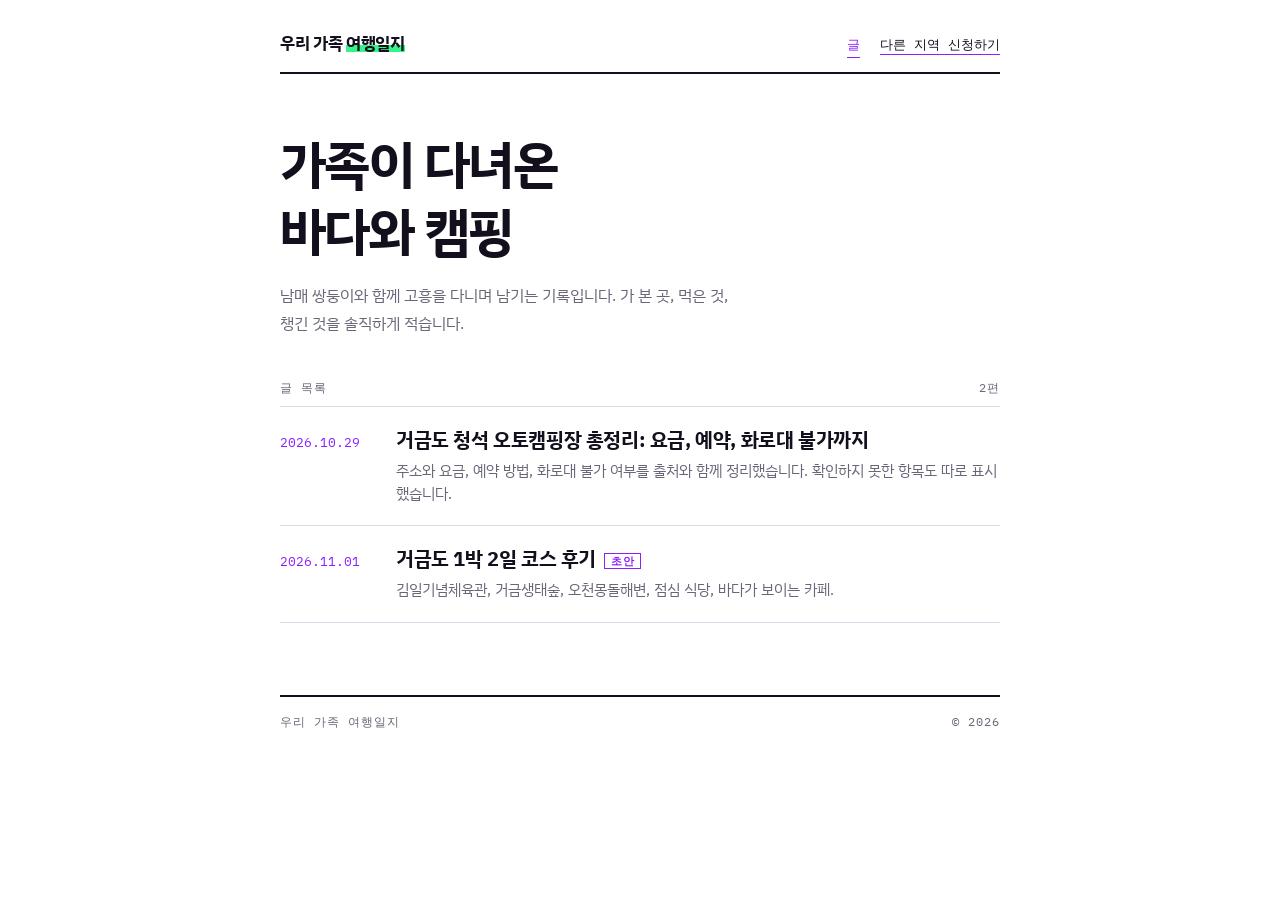
==== index.html @ 4268e0a2 "Add travel blog Co-Authored-By: Claude Sonnet 5.5 <noreply@anthropic.com>" ====
<!doctype html>
<html lang="ko">
<head>
<meta charset="utf-8">
<meta name="viewport" content="width=device-width, initial-scale=1, viewport-fit=cover">
<title>우리 가족 여행일지</title>
<meta name="description" content="남매 쌍둥이와 함께 다니는 가족 여행, 캠핑, 첫 낚시 기록.">
<link rel="preconnect" href="https://fonts.googleapis.com">
<link rel="preconnect" href="https://fonts.gstatic.com" crossorigin>
<link rel="stylesheet" href="https://fonts.googleapis.com/css2?family=IBM+Plex+Sans+KR:wght@300;400;500;700&family=IBM+Plex+Mono:wght@400;500&display=swap">
<link rel="stylesheet" href="style.css">
</head>
<body>
<div class="wrap">
  <header class="top">
    <a class="name" href="index.html">우리 가족 <mark>여행일지</mark></a>
    <nav aria-label="주 메뉴"><a href="index.html" aria-current="page">글</a></nav>
  </header>

  <section class="intro">
    <h1>가족이 다녀온<br>바다와 캠핑</h1>
    <p>남매 쌍둥이와 함께 고흥을 다니며 남기는 기록입니다. 가 본 곳, 먹은 것, 챙긴 것을 솔직하게 적습니다.</p>
  </section>

  <div class="list-head">
    <span class="label">글 목록</span>
    <span class="label">2편</span>
  </div>
  <ul class="posts">
    <li>
      <a href="posts/cheongseok-camping-guide.html">
        <time datetime="2026-10-29">2026.10.29</time>
        <div>
          <h2>거금도 청석 오토캠핑장 총정리: 요금, 예약, 화로대 불가까지</h2>
          <p>주소와 요금, 예약 방법, 화로대 불가 여부를 출처와 함께 정리했습니다. 확인하지 못한 항목도 따로 표시했습니다.</p>
        </div>
      </a>
    </li>
    <li>
      <a href="posts/geogeumdo-course.html">
        <time datetime="2026-11-01">2026.11.01</time>
        <div>
          <h2>거금도 1박 2일 코스 후기<span class="status">초안</span></h2>
          <p>김일기념체육관, 거금생태숲, 오천몽돌해변, 점심 식당, 바다가 보이는 카페.</p>
        </div>
      </a>
    </li>
  </ul>

  <footer class="foot label"><span>우리 가족 여행일지</span><span>© 2026</span></footer>
</div>
<script src="request.js" defer></script>
</body>
</html>
---- style.css ----
/* 우리 가족 여행일지 — 공통 스타일
   흰 바탕, 형광 보라(링크·강조선), 형광 초록(형광펜·표시), 카드 없이 선으로 구분 */
:root {
  --bg: #ffffff;
  --fg: #130f1c;
  --muted: #6b6578;
  --line: #ddd8e8;
  --violet: #8a1fff;
  --green: #35f58a;
  --sans: "IBM Plex Sans KR", "Noto Sans KR", "Apple SD Gothic Neo", "Malgun Gothic", system-ui, sans-serif;
  --mono: "IBM Plex Mono", ui-monospace, "SF Mono", Consolas, monospace;
  color-scheme: light;
}
@media (prefers-color-scheme: dark) {
  :root:not([data-theme="light"]) {
    --bg: #0c0912; --fg: #f4f2fa; --muted: #9b94aa; --line: #2b2638;
    --violet: #b66dff; --green: #3dff8e;
    color-scheme: dark;
  }
}
:root[data-theme="dark"] {
  --bg: #0c0912; --fg: #f4f2fa; --muted: #9b94aa; --line: #2b2638;
  --violet: #b66dff; --green: #3dff8e;
  color-scheme: dark;
}

* { box-sizing: border-box; }
html { -webkit-text-size-adjust: 100%; }
body {
  margin: 0; background: var(--bg); color: var(--fg);
  font-family: var(--sans); font-size: 16px; line-height: 1.75;
  padding: 0 max(16px, env(safe-area-inset-left, 0px));
  -webkit-font-smoothing: antialiased;
}
.wrap { max-width: 720px; margin: 0 auto; padding-block: 28px 80px; }
h1, h2, h3, p, ul, ol, figure { margin: 0; }
h1, h2, h3 { text-wrap: balance; line-height: 1.3; letter-spacing: -.02em; }
a { color: var(--violet); text-underline-offset: 3px; }
a:focus-visible { outline: 2px solid var(--violet); outline-offset: 3px; }
.mono { font-family: var(--mono); font-variant-numeric: tabular-nums; }
.label { font-family: var(--mono); font-size: 12px; letter-spacing: .08em; text-transform: uppercase; color: var(--muted); }

/* 사이트 머리글·바닥글 */
.top { display: flex; justify-content: space-between; align-items: baseline; gap: 16px; padding-bottom: 14px; border-bottom: 2px solid var(--fg); }
.top .name { font-weight: 700; font-size: 17px; letter-spacing: -.02em; color: var(--fg); text-decoration: none; }
.top .name mark { background: linear-gradient(transparent 62%, var(--green) 62%, var(--green) 92%, transparent 92%); color: inherit; }
.top nav { display: flex; gap: 20px; }
.top nav a { font-family: var(--mono); font-size: 13px; color: var(--fg); text-decoration: none; border-bottom: 1px solid transparent; }
.top nav a:hover, .top nav a[aria-current] { color: var(--violet); border-bottom-color: var(--violet); }
.foot { margin-top: 72px; padding-top: 14px; border-top: 2px solid var(--fg); display: flex; justify-content: space-between; gap: 16px; flex-wrap: wrap; }

/* 목록 페이지 */
.intro { padding-block: 56px 40px; }
.intro h1 { font-size: clamp(32px, 7vw, 52px); font-weight: 700; letter-spacing: -.03em; }
.intro p { margin-top: 16px; color: var(--muted); max-width: 46ch; }
.list-head { display: flex; justify-content: space-between; align-items: baseline; padding-bottom: 8px; }
.posts { list-style: none; padding: 0; border-bottom: 1px solid var(--line); }
.posts li { border-top: 1px solid var(--line); }
.posts a { display: grid; grid-template-columns: 96px minmax(0,1fr); gap: 4px 20px; padding: 20px 0; text-decoration: none; color: var(--fg); }
.posts a:hover h2 { color: var(--violet); }
.posts time { font-family: var(--mono); font-size: 13px; color: var(--violet); padding-top: 5px; }
.posts h2 { font-size: 20px; font-weight: 700; }
.posts p { margin-top: 6px; font-size: 14.5px; color: var(--muted); line-height: 1.6; }
.status { display: inline-block; margin-left: 8px; padding: 0 6px; border: 1px solid var(--violet); color: var(--violet); font-family: var(--mono); font-size: 11px; letter-spacing: .06em; vertical-align: middle; }

/* 글 페이지 */
.post-head { padding-block: 48px 28px; border-bottom: 1px solid var(--line); }
.post-head .meta { display: flex; gap: 16px; flex-wrap: wrap; align-items: center; }
.post-head .meta .dot { width: 24px; height: 1px; background: var(--violet); }
.post-head h1 { margin-top: 18px; font-size: clamp(28px, 6vw, 42px); font-weight: 700; letter-spacing: -.03em; }
.post-head .lede { margin-top: 16px; color: var(--muted); }
.post-head .lede:empty { display: none; }

.draft-note { margin-top: 28px; border-left: 2px solid var(--violet); padding: 2px 0 2px 14px; color: var(--muted); font-size: 14px; }
.draft-note b { color: var(--fg); font-weight: 500; }

.post-body { padding-top: 12px; }
.post-body h2 { margin-top: 56px; padding-top: 24px; border-top: 1px solid var(--line); font-size: 24px; font-weight: 700; display: flex; align-items: baseline; gap: 14px; }
.post-body h2 .n { font-family: var(--mono); font-size: 13px; color: var(--violet); font-weight: 400; flex: 0 0 auto; }
.post-body h3 { margin-top: 32px; font-size: 17px; font-weight: 700; display: flex; align-items: center; gap: 10px; }
.post-body h3::before { content: ""; width: 18px; height: 2px; background: var(--green); flex: 0 0 auto; }
.post-body p { margin-top: 16px; }
.post-body ul, .post-body ol { margin-top: 16px; padding-left: 1.3em; }
.post-body li + li { margin-top: 6px; }
.post-body strong { background: linear-gradient(transparent 62%, var(--green) 62%, var(--green) 92%, transparent 92%); font-weight: 700; }

/* 작성 자리 표시 */
.todo { margin-top: 16px; padding: 14px 0; border-top: 1px dashed var(--line); border-bottom: 1px dashed var(--line); color: var(--muted); font-size: 14.5px; }
.todo::before { content: "작성 예정 · "; font-family: var(--mono); font-size: 12px; color: var(--violet); letter-spacing: .06em; }

/* 사진 */
figure { margin-top: 28px; }
figure .ph { aspect-ratio: 3 / 2; max-width: 100%; border: 1px dashed var(--line); display: grid; place-items: center; color: var(--muted); font-size: 13px; }
figure img { display: block; width: 100%; height: auto; }
figcaption { margin-top: 8px; padding-top: 8px; border-top: 1px solid var(--line); font-size: 13px; color: var(--muted); }

/* 정보 표 (선만 사용) */
.info { margin-top: 24px; border-bottom: 1px solid var(--line); }
.info div { display: grid; grid-template-columns: 96px minmax(0,1fr); gap: 16px; padding: 10px 0; border-top: 1px solid var(--line); font-size: 15px; }
.info dt { font-family: var(--mono); font-size: 12px; letter-spacing: .06em; color: var(--muted); padding-top: 3px; }
.info dd { margin: 0; min-width: 0; }
dl.info { margin-bottom: 0; }

.pn { display: grid; grid-template-columns: repeat(2, minmax(0,1fr)); gap: 0 32px; margin-top: 56px; border-top: 2px solid var(--fg); }
.pn a { padding: 18px 0; color: var(--fg); text-decoration: none; }
.pn a:hover { color: var(--violet); }
.pn a:last-child { text-align: right; }

/* 확실도 표시: 확인 / 불확실 / 미확인 */
.v { display: inline-block; margin-right: 8px; padding: 0 6px; font-family: var(--mono); font-size: 11px; letter-spacing: .04em; line-height: 1.7; vertical-align: 1px; white-space: nowrap; }
.v.ok { background: var(--green); color: #130f1c; }
.v.warn { border: 1px solid var(--violet); color: var(--violet); }
.v.no { border: 1px dashed var(--muted); color: var(--muted); }
.src { margin-top: 16px; padding: 0; list-style: none; border-bottom: 1px solid var(--line); font-size: 14.5px; }
.src li { padding: 10px 0; border-top: 1px solid var(--line); margin: 0; }
.src li + li { margin-top: 0; }
.ask { counter-reset: q; list-style: none; padding: 0; margin-top: 16px; border-bottom: 1px solid var(--line); }
.ask li { counter-increment: q; display: grid; grid-template-columns: 36px minmax(0,1fr); padding: 12px 0; border-top: 1px solid var(--line); margin: 0; }
.ask li::before { content: counter(q, decimal-leading-zero); font-family: var(--mono); font-size: 13px; color: var(--violet); padding-top: 2px; }
.ask li + li { margin-top: 0; }

/* 다른 지역 신청하기 버튼·팝업 */
.top nav { align-items: baseline; flex-wrap: wrap; justify-content: flex-end; }
.req-btn { font-family: var(--mono); font-size: 13px; color: var(--fg); background: none; border: 0; border-bottom: 1px solid var(--violet); padding: 0; cursor: pointer; }
.req-btn:hover { color: var(--violet); }
.req-btn:focus-visible, .req-close:focus-visible { outline: 2px solid var(--violet); outline-offset: 3px; }
.req-lock { overflow: hidden; }
.req-dlg { width: min(560px, calc(100vw - 32px)); max-height: calc(100dvh - 32px); margin: auto; padding: 20px; border: 2px solid var(--fg); background: var(--bg); color: var(--fg); }
.req-dlg::backdrop { background: rgba(19, 15, 28, .55); }
.req-dlg[open] { display: flex; flex-direction: column; gap: 12px; }
.req-head { display: flex; justify-content: space-between; align-items: baseline; gap: 16px; padding-bottom: 10px; border-bottom: 1px solid var(--line); }
.req-head h2 { font-size: 20px; font-weight: 700; }
.req-close { font-family: var(--mono); font-size: 13px; color: var(--muted); background: none; border: 0; padding: 0; cursor: pointer; }
.req-close:hover { color: var(--violet); }
.req-note { font-size: 14px; color: var(--muted); line-height: 1.6; }
.req-body { flex: 1 1 auto; min-height: 0; }
.req-body iframe { display: block; width: 100%; height: min(520px, 60dvh); border: 0; background: #fff; }
.req-fallback { margin: 0; }

@media (max-width: 560px) {
  .posts a { grid-template-columns: minmax(0,1fr); }
  .info div { grid-template-columns: 72px minmax(0,1fr); gap: 12px; }
  .post-body h2 { font-size: 21px; }
}
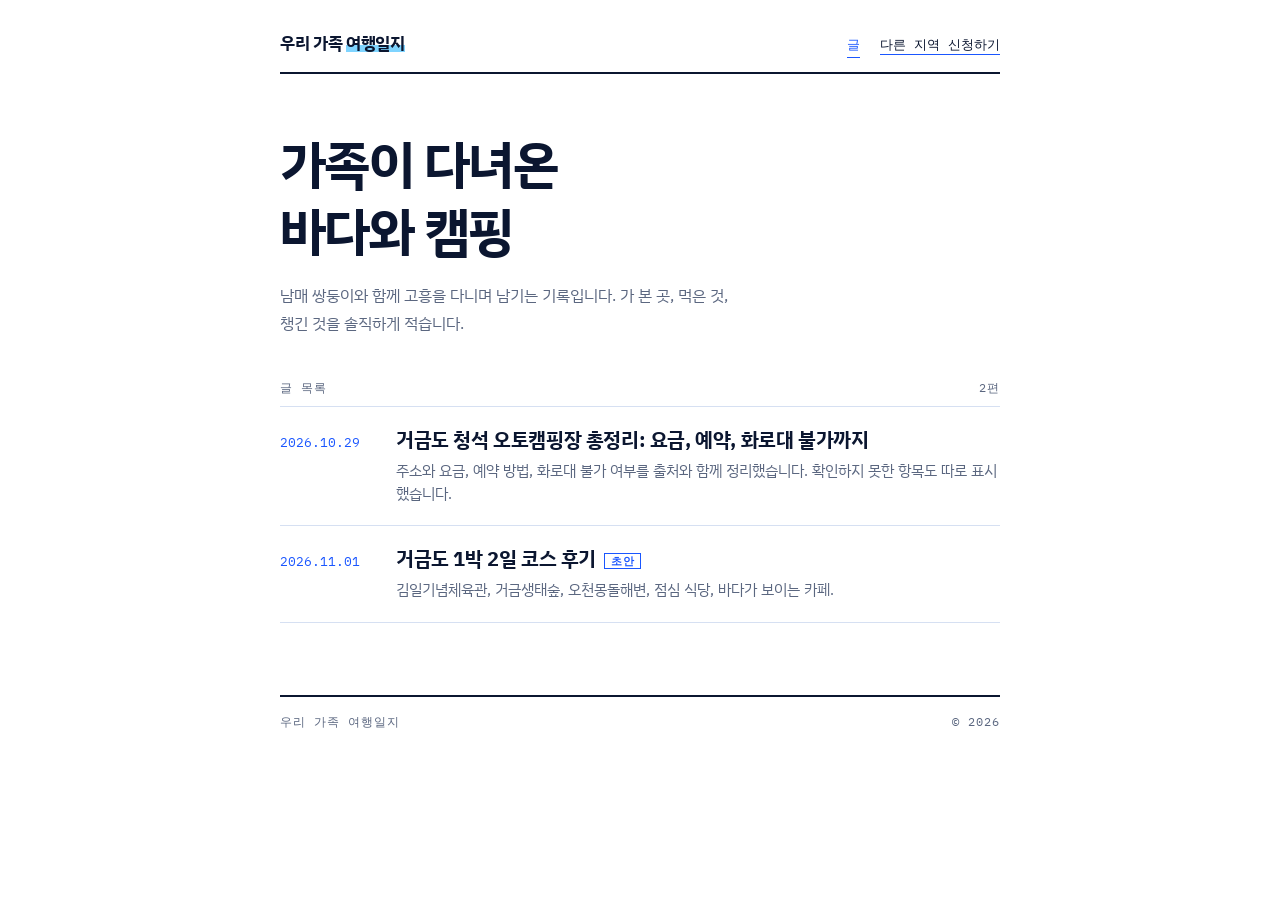
==== commit f3eaa118: "Add SEO and social share meta tags - description, robots, canonical, Open Graph, Twitter card, theme" ====
--- a/index.html
+++ b/index.html
@@ -5,6 +5,24 @@
 <meta name="viewport" content="width=device-width, initial-scale=1, viewport-fit=cover">
 <title>우리 가족 여행일지</title>
 <meta name="description" content="남매 쌍둥이와 함께 다니는 가족 여행, 캠핑, 첫 낚시 기록.">
+<meta name="robots" content="index, follow, max-image-preview:large">
+<meta name="theme-color" content="#ffffff" media="(prefers-color-scheme: light)">
+<meta name="theme-color" content="#0a1220" media="(prefers-color-scheme: dark)">
+<meta property="og:type" content="website">
+<meta property="og:site_name" content="우리 가족 여행일지">
+<meta property="og:locale" content="ko_KR">
+<link rel="canonical" href="https://randomino33.github.io/travel-blog/">
+<meta property="og:url" content="https://randomino33.github.io/travel-blog/">
+<meta property="og:image" content="https://randomino33.github.io/travel-blog/images/og-default.png">
+<meta property="og:image:width" content="1200">
+<meta property="og:image:height" content="630">
+<meta property="og:image:alt" content="우리 가족 여행일지 대표 이미지">
+<meta name="twitter:image" content="https://randomino33.github.io/travel-blog/images/og-default.png">
+<meta property="og:title" content="우리 가족 여행일지">
+<meta property="og:description" content="남매 쌍둥이와 함께 다니는 가족 여행, 캠핑, 첫 낚시 기록.">
+<meta name="twitter:card" content="summary_large_image">
+<meta name="twitter:title" content="우리 가족 여행일지">
+<meta name="twitter:description" content="남매 쌍둥이와 함께 다니는 가족 여행, 캠핑, 첫 낚시 기록.">
 <link rel="preconnect" href="https://fonts.googleapis.com">
 <link rel="preconnect" href="https://fonts.gstatic.com" crossorigin>
 <link rel="stylesheet" href="https://fonts.googleapis.com/css2?family=IBM+Plex+Sans+KR:wght@300;400;500;700&family=IBM+Plex+Mono:wght@400;500&display=swap">
--- a/style.css
+++ b/style.css
@@ -1,26 +1,26 @@
 /* 우리 가족 여행일지 — 공통 스타일
-   흰 바탕, 형광 보라(링크·강조선), 형광 초록(형광펜·표시), 카드 없이 선으로 구분 */
+   흰 바탕, 파랑(링크·강조선), 하늘색(형광펜·표시), 카드 없이 선으로 구분 */
 :root {
   --bg: #ffffff;
-  --fg: #130f1c;
-  --muted: #6b6578;
-  --line: #ddd8e8;
-  --violet: #8a1fff;
-  --green: #35f58a;
+  --fg: #0b1630;
+  --muted: #5b6780;
+  --line: #d6e0f2;
+  --accent: #1a56ff;
+  --hl: #7fd4ff;
   --sans: "IBM Plex Sans KR", "Noto Sans KR", "Apple SD Gothic Neo", "Malgun Gothic", system-ui, sans-serif;
   --mono: "IBM Plex Mono", ui-monospace, "SF Mono", Consolas, monospace;
   color-scheme: light;
 }
 @media (prefers-color-scheme: dark) {
   :root:not([data-theme="light"]) {
-    --bg: #0c0912; --fg: #f4f2fa; --muted: #9b94aa; --line: #2b2638;
-    --violet: #b66dff; --green: #3dff8e;
+    --bg: #0a1220; --fg: #eef3fc; --muted: #93a1bd; --line: #223149;
+    --accent: #6fa0ff; --hl: #4cc3ff;
     color-scheme: dark;
   }
 }
 :root[data-theme="dark"] {
-  --bg: #0c0912; --fg: #f4f2fa; --muted: #9b94aa; --line: #2b2638;
-  --violet: #b66dff; --green: #3dff8e;
+  --bg: #0a1220; --fg: #eef3fc; --muted: #93a1bd; --line: #223149;
+  --accent: #6fa0ff; --hl: #4cc3ff;
   color-scheme: dark;
 }
 
@@ -35,18 +35,18 @@
 .wrap { max-width: 720px; margin: 0 auto; padding-block: 28px 80px; }
 h1, h2, h3, p, ul, ol, figure { margin: 0; }
 h1, h2, h3 { text-wrap: balance; line-height: 1.3; letter-spacing: -.02em; }
-a { color: var(--violet); text-underline-offset: 3px; }
-a:focus-visible { outline: 2px solid var(--violet); outline-offset: 3px; }
+a { color: var(--accent); text-underline-offset: 3px; }
+a:focus-visible { outline: 2px solid var(--accent); outline-offset: 3px; }
 .mono { font-family: var(--mono); font-variant-numeric: tabular-nums; }
 .label { font-family: var(--mono); font-size: 12px; letter-spacing: .08em; text-transform: uppercase; color: var(--muted); }
 
 /* 사이트 머리글·바닥글 */
 .top { display: flex; justify-content: space-between; align-items: baseline; gap: 16px; padding-bottom: 14px; border-bottom: 2px solid var(--fg); }
 .top .name { font-weight: 700; font-size: 17px; letter-spacing: -.02em; color: var(--fg); text-decoration: none; }
-.top .name mark { background: linear-gradient(transparent 62%, var(--green) 62%, var(--green) 92%, transparent 92%); color: inherit; }
+.top .name mark { background: linear-gradient(transparent 62%, var(--hl) 62%, var(--hl) 92%, transparent 92%); color: inherit; }
 .top nav { display: flex; gap: 20px; }
 .top nav a { font-family: var(--mono); font-size: 13px; color: var(--fg); text-decoration: none; border-bottom: 1px solid transparent; }
-.top nav a:hover, .top nav a[aria-current] { color: var(--violet); border-bottom-color: var(--violet); }
+.top nav a:hover, .top nav a[aria-current] { color: var(--accent); border-bottom-color: var(--accent); }
 .foot { margin-top: 72px; padding-top: 14px; border-top: 2px solid var(--fg); display: flex; justify-content: space-between; gap: 16px; flex-wrap: wrap; }
 
 /* 목록 페이지 */
@@ -57,36 +57,36 @@
 .posts { list-style: none; padding: 0; border-bottom: 1px solid var(--line); }
 .posts li { border-top: 1px solid var(--line); }
 .posts a { display: grid; grid-template-columns: 96px minmax(0,1fr); gap: 4px 20px; padding: 20px 0; text-decoration: none; color: var(--fg); }
-.posts a:hover h2 { color: var(--violet); }
-.posts time { font-family: var(--mono); font-size: 13px; color: var(--violet); padding-top: 5px; }
+.posts a:hover h2 { color: var(--accent); }
+.posts time { font-family: var(--mono); font-size: 13px; color: var(--accent); padding-top: 5px; }
 .posts h2 { font-size: 20px; font-weight: 700; }
 .posts p { margin-top: 6px; font-size: 14.5px; color: var(--muted); line-height: 1.6; }
-.status { display: inline-block; margin-left: 8px; padding: 0 6px; border: 1px solid var(--violet); color: var(--violet); font-family: var(--mono); font-size: 11px; letter-spacing: .06em; vertical-align: middle; }
+.status { display: inline-block; margin-left: 8px; padding: 0 6px; border: 1px solid var(--accent); color: var(--accent); font-family: var(--mono); font-size: 11px; letter-spacing: .06em; vertical-align: middle; }
 
 /* 글 페이지 */
 .post-head { padding-block: 48px 28px; border-bottom: 1px solid var(--line); }
 .post-head .meta { display: flex; gap: 16px; flex-wrap: wrap; align-items: center; }
-.post-head .meta .dot { width: 24px; height: 1px; background: var(--violet); }
+.post-head .meta .dot { width: 24px; height: 1px; background: var(--accent); }
 .post-head h1 { margin-top: 18px; font-size: clamp(28px, 6vw, 42px); font-weight: 700; letter-spacing: -.03em; }
 .post-head .lede { margin-top: 16px; color: var(--muted); }
 .post-head .lede:empty { display: none; }
 
-.draft-note { margin-top: 28px; border-left: 2px solid var(--violet); padding: 2px 0 2px 14px; color: var(--muted); font-size: 14px; }
+.draft-note { margin-top: 28px; border-left: 2px solid var(--accent); padding: 2px 0 2px 14px; color: var(--muted); font-size: 14px; }
 .draft-note b { color: var(--fg); font-weight: 500; }
 
 .post-body { padding-top: 12px; }
 .post-body h2 { margin-top: 56px; padding-top: 24px; border-top: 1px solid var(--line); font-size: 24px; font-weight: 700; display: flex; align-items: baseline; gap: 14px; }
-.post-body h2 .n { font-family: var(--mono); font-size: 13px; color: var(--violet); font-weight: 400; flex: 0 0 auto; }
+.post-body h2 .n { font-family: var(--mono); font-size: 13px; color: var(--accent); font-weight: 400; flex: 0 0 auto; }
 .post-body h3 { margin-top: 32px; font-size: 17px; font-weight: 700; display: flex; align-items: center; gap: 10px; }
-.post-body h3::before { content: ""; width: 18px; height: 2px; background: var(--green); flex: 0 0 auto; }
+.post-body h3::before { content: ""; width: 18px; height: 2px; background: var(--hl); flex: 0 0 auto; }
 .post-body p { margin-top: 16px; }
 .post-body ul, .post-body ol { margin-top: 16px; padding-left: 1.3em; }
 .post-body li + li { margin-top: 6px; }
-.post-body strong { background: linear-gradient(transparent 62%, var(--green) 62%, var(--green) 92%, transparent 92%); font-weight: 700; }
+.post-body strong { background: linear-gradient(transparent 62%, var(--hl) 62%, var(--hl) 92%, transparent 92%); font-weight: 700; }
 
 /* 작성 자리 표시 */
 .todo { margin-top: 16px; padding: 14px 0; border-top: 1px dashed var(--line); border-bottom: 1px dashed var(--line); color: var(--muted); font-size: 14.5px; }
-.todo::before { content: "작성 예정 · "; font-family: var(--mono); font-size: 12px; color: var(--violet); letter-spacing: .06em; }
+.todo::before { content: "작성 예정 · "; font-family: var(--mono); font-size: 12px; color: var(--accent); letter-spacing: .06em; }
 
 /* 사진 */
 figure { margin-top: 28px; }
@@ -103,35 +103,35 @@
 
 .pn { display: grid; grid-template-columns: repeat(2, minmax(0,1fr)); gap: 0 32px; margin-top: 56px; border-top: 2px solid var(--fg); }
 .pn a { padding: 18px 0; color: var(--fg); text-decoration: none; }
-.pn a:hover { color: var(--violet); }
+.pn a:hover { color: var(--accent); }
 .pn a:last-child { text-align: right; }
 
 /* 확실도 표시: 확인 / 불확실 / 미확인 */
 .v { display: inline-block; margin-right: 8px; padding: 0 6px; font-family: var(--mono); font-size: 11px; letter-spacing: .04em; line-height: 1.7; vertical-align: 1px; white-space: nowrap; }
-.v.ok { background: var(--green); color: #130f1c; }
-.v.warn { border: 1px solid var(--violet); color: var(--violet); }
+.v.ok { background: var(--hl); color: #0b1630; }
+.v.warn { border: 1px solid var(--accent); color: var(--accent); }
 .v.no { border: 1px dashed var(--muted); color: var(--muted); }
 .src { margin-top: 16px; padding: 0; list-style: none; border-bottom: 1px solid var(--line); font-size: 14.5px; }
 .src li { padding: 10px 0; border-top: 1px solid var(--line); margin: 0; }
 .src li + li { margin-top: 0; }
 .ask { counter-reset: q; list-style: none; padding: 0; margin-top: 16px; border-bottom: 1px solid var(--line); }
 .ask li { counter-increment: q; display: grid; grid-template-columns: 36px minmax(0,1fr); padding: 12px 0; border-top: 1px solid var(--line); margin: 0; }
-.ask li::before { content: counter(q, decimal-leading-zero); font-family: var(--mono); font-size: 13px; color: var(--violet); padding-top: 2px; }
+.ask li::before { content: counter(q, decimal-leading-zero); font-family: var(--mono); font-size: 13px; color: var(--accent); padding-top: 2px; }
 .ask li + li { margin-top: 0; }
 
 /* 다른 지역 신청하기 버튼·팝업 */
 .top nav { align-items: baseline; flex-wrap: wrap; justify-content: flex-end; }
-.req-btn { font-family: var(--mono); font-size: 13px; color: var(--fg); background: none; border: 0; border-bottom: 1px solid var(--violet); padding: 0; cursor: pointer; }
-.req-btn:hover { color: var(--violet); }
-.req-btn:focus-visible, .req-close:focus-visible { outline: 2px solid var(--violet); outline-offset: 3px; }
+.req-btn { font-family: var(--mono); font-size: 13px; color: var(--fg); background: none; border: 0; border-bottom: 1px solid var(--accent); padding: 0; cursor: pointer; }
+.req-btn:hover { color: var(--accent); }
+.req-btn:focus-visible, .req-close:focus-visible { outline: 2px solid var(--accent); outline-offset: 3px; }
 .req-lock { overflow: hidden; }
 .req-dlg { width: min(560px, calc(100vw - 32px)); max-height: calc(100dvh - 32px); margin: auto; padding: 20px; border: 2px solid var(--fg); background: var(--bg); color: var(--fg); }
-.req-dlg::backdrop { background: rgba(19, 15, 28, .55); }
+.req-dlg::backdrop { background: rgba(11, 22, 48, .55); }
 .req-dlg[open] { display: flex; flex-direction: column; gap: 12px; }
 .req-head { display: flex; justify-content: space-between; align-items: baseline; gap: 16px; padding-bottom: 10px; border-bottom: 1px solid var(--line); }
 .req-head h2 { font-size: 20px; font-weight: 700; }
 .req-close { font-family: var(--mono); font-size: 13px; color: var(--muted); background: none; border: 0; padding: 0; cursor: pointer; }
-.req-close:hover { color: var(--violet); }
+.req-close:hover { color: var(--accent); }
 .req-note { font-size: 14px; color: var(--muted); line-height: 1.6; }
 .req-body { flex: 1 1 auto; min-height: 0; }
 .req-body iframe { display: block; width: 100%; height: min(520px, 60dvh); border: 0; background: #fff; }
